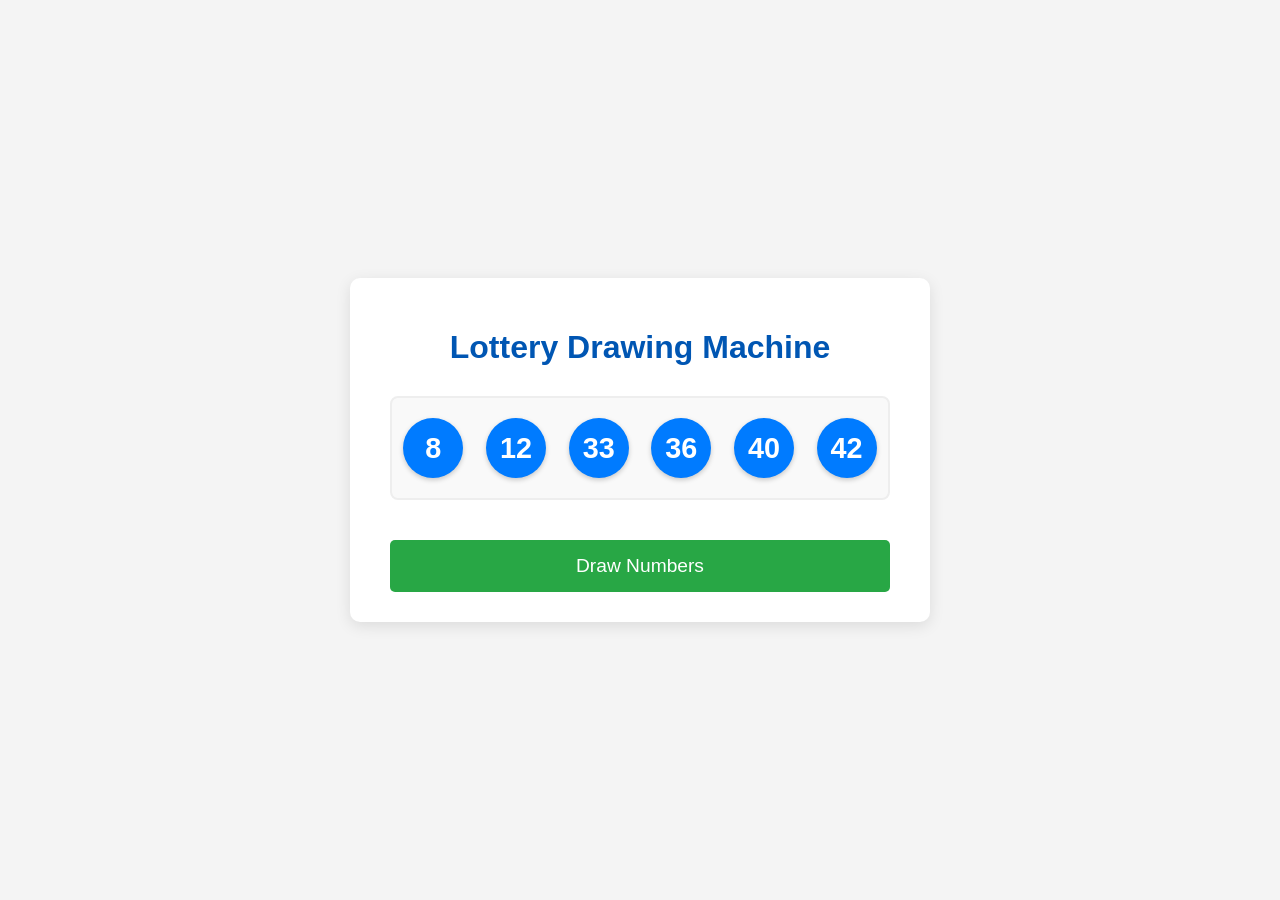
==== index.html @ 509f90e1 "Initial commit of current project state" ====
<!DOCTYPE html>
<html lang="en">
<head>
    <meta charset="UTF-8">
    <meta name="viewport" content="width=device-width, initial-scale=1.0">
    <title>Lottery Drawing Machine</title>
    <link rel="stylesheet" href="style.css">
</head>
<body>
    <div class="container">
        <h1>Lottery Drawing Machine</h1>
        <div id="lottery-numbers" class="numbers-display">
            <span class="number-ball">--</span>
            <span class="number-ball">--</span>
            <span class="number-ball">--</span>
            <span class="number-ball">--</span>
            <span class="number-ball">--</span>
            <span class="number-ball">--</span>
        </div>
        <button id="draw-button">Draw Numbers</button>
    </div>
    <script src="main.js"></script>
</body>
</html>
---- style.css ----
body {
    font-family: 'Arial', sans-serif;
    display: flex;
    justify-content: center;
    align-items: center;
    min-height: 100vh;
    margin: 0;
    background-color: #f4f4f4;
    color: #333;
}

.container {
    background-color: #fff;
    padding: 30px 40px;
    border-radius: 10px;
    box-shadow: 0 4px 15px rgba(0, 0, 0, 0.1);
    text-align: center;
    max-width: 90%;
    width: 500px;
}

h1 {
    color: #0056b3;
    margin-bottom: 30px;
    font-size: 2em;
}

.numbers-display {
    display: flex;
    justify-content: space-around;
    align-items: center;
    margin-bottom: 40px;
    padding: 20px 0;
    border: 2px solid #eee;
    border-radius: 8px;
    background-color: #f9f9f9;
}

.number-ball {
    width: 60px;
    height: 60px;
    background-color: #007bff;
    color: white;
    border-radius: 50%;
    display: flex;
    justify-content: center;
    align-items: center;
    font-size: 1.8em;
    font-weight: bold;
    margin: 0 5px;
    box-shadow: 0 2px 5px rgba(0, 0, 0, 0.2);
    flex-shrink: 0;
}

#draw-button {
    background-color: #28a745;
    color: white;
    border: none;
    padding: 15px 30px;
    border-radius: 5px;
    font-size: 1.2em;
    cursor: pointer;
    transition: background-color 0.3s ease, transform 0.2s ease;
    width: 100%;
}

#draw-button:hover {
    background-color: #218838;
    transform: translateY(-2px);
}

#draw-button:active {
    background-color: #1e7e34;
    transform: translateY(0);
}
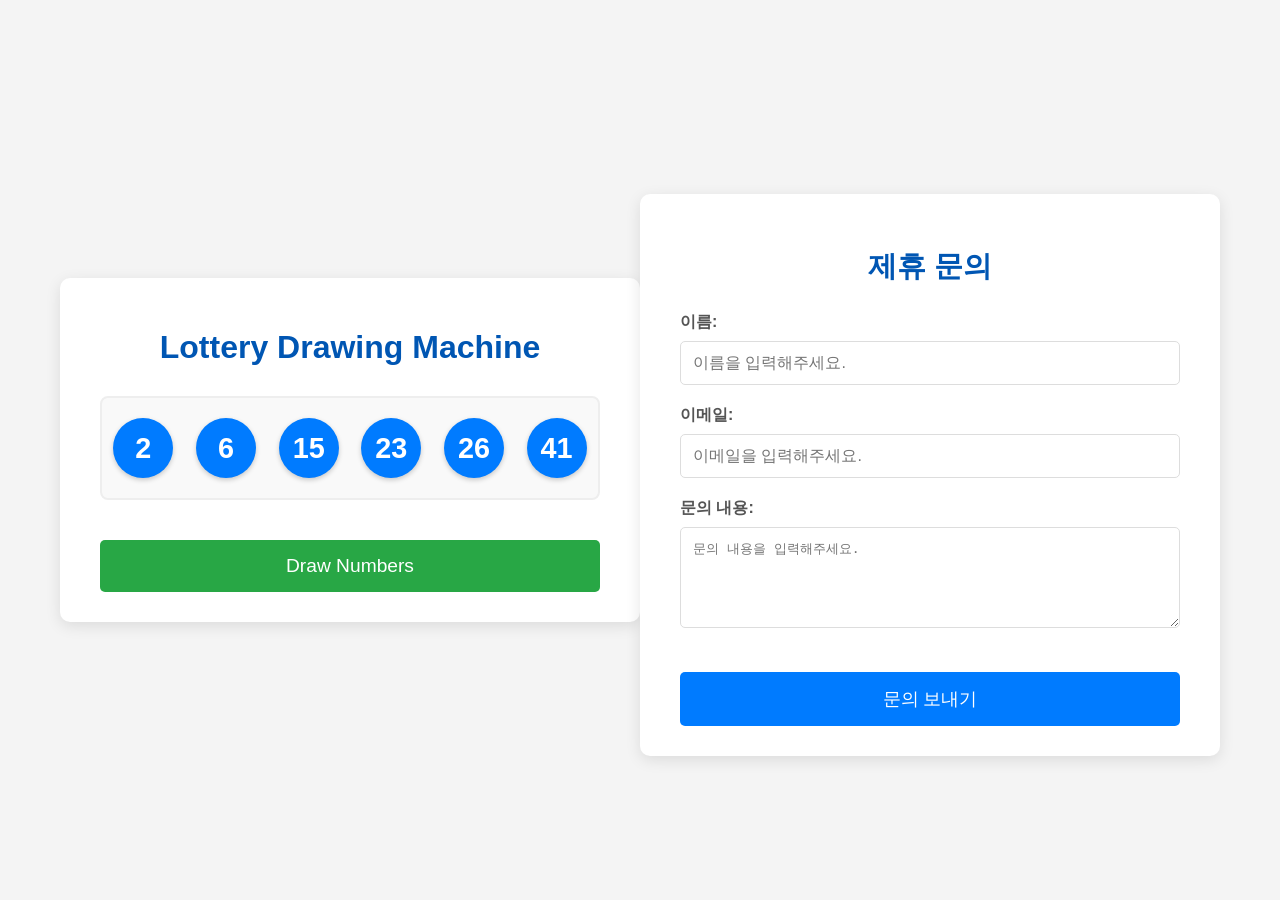
==== commit c44fd6c0: "feat: Add Formspree contact form" ====
--- a/index.html
+++ b/index.html
@@ -19,6 +19,23 @@
         </div>
         <button id="draw-button">Draw Numbers</button>
     </div>
+    <form id="contact-form" action="https://formspree.io/f/mnjbjqnj" method="POST">
+        <h2>제휴 문의</h2>
+        <div class="form-group">
+            <label for="name">이름:</label>
+            <input type="text" id="name" name="name" required placeholder="이름을 입력해주세요.">
+        </div>
+        <div class="form-group">
+            <label for="email">이메일:</label>
+            <input type="email" id="email" name="email" required placeholder="이메일을 입력해주세요.">
+        </div>
+        <div class="form-group">
+            <label for="message">문의 내용:</label>
+            <textarea id="message" name="message" rows="5" required placeholder="문의 내용을 입력해주세요."></textarea>
+        </div>
+        <button type="submit">문의 보내기</button>
+    </form>
+
     <script src="main.js"></script>
 </body>
 </html>
--- a/style.css
+++ b/style.css
@@ -72,4 +72,69 @@
 #draw-button:active {
     background-color: #1e7e34;
     transform: translateY(0);
-}+}
+
+#contact-form {
+    margin-top: 50px;
+    background-color: #fff;
+    padding: 30px 40px;
+    border-radius: 10px;
+    box-shadow: 0 4px 15px rgba(0, 0, 0, 0.1);
+    max-width: 500px;
+    width: 100%;
+    text-align: left; /* Align text inside form to left */
+}
+
+#contact-form h2 {
+    color: #0056b3;
+    text-align: center;
+    margin-bottom: 25px;
+    font-size: 1.8em;
+}
+
+.form-group {
+    margin-bottom: 20px;
+}
+
+.form-group label {
+    display: block;
+    margin-bottom: 8px;
+    font-weight: bold;
+    color: #555;
+}
+
+.form-group input[type="text"],
+.form-group input[type="email"],
+.form-group textarea {
+    width: 100%;
+    padding: 12px;
+    border: 1px solid #ddd;
+    border-radius: 5px;
+    font-size: 1em;
+    box-sizing: border-box; /* Include padding and border in the element's total width and height */
+}
+
+.form-group input[type="text"]:focus,
+.form-group input[type="email"]:focus,
+.form-group textarea:focus {
+    border-color: #007bff;
+    outline: none;
+    box-shadow: 0 0 5px rgba(0, 123, 255, 0.25);
+}
+
+#contact-form button[type="submit"] {
+    background-color: #007bff;
+    color: white;
+    border: none;
+    padding: 15px 25px;
+    border-radius: 5px;
+    font-size: 1.1em;
+    cursor: pointer;
+    transition: background-color 0.3s ease;
+    width: 100%;
+    margin-top: 20px;
+}
+
+#contact-form button[type="submit"]:hover {
+    background-color: #0056b3;
+}
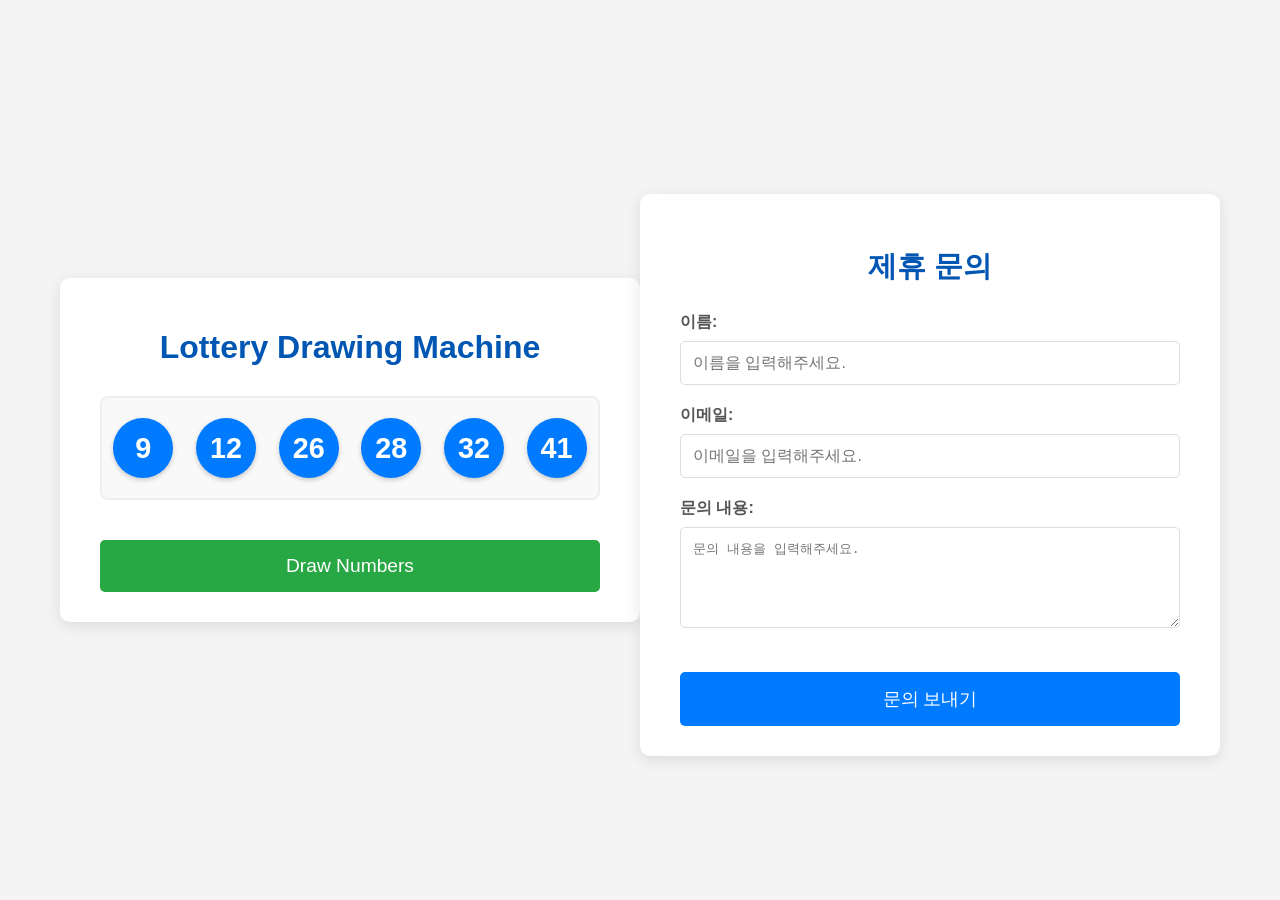
==== commit c10bdb42: "Feat: Add Google AdSense integration and ads.txt" ====
--- a/index.html
+++ b/index.html
@@ -5,6 +5,9 @@
     <meta name="viewport" content="width=device-width, initial-scale=1.0">
     <title>Lottery Drawing Machine</title>
     <link rel="stylesheet" href="style.css">
+    <meta name="google-adsense-account" content="ca-pub-6196400999027011">
+    <script async src="https://pagead2.googlesyndication.com/pagead/js/adsbygoogle.js?client=ca-pub-6196400999027011"
+     crossorigin="anonymous"></script>
 </head>
 <body>
     <div class="container">
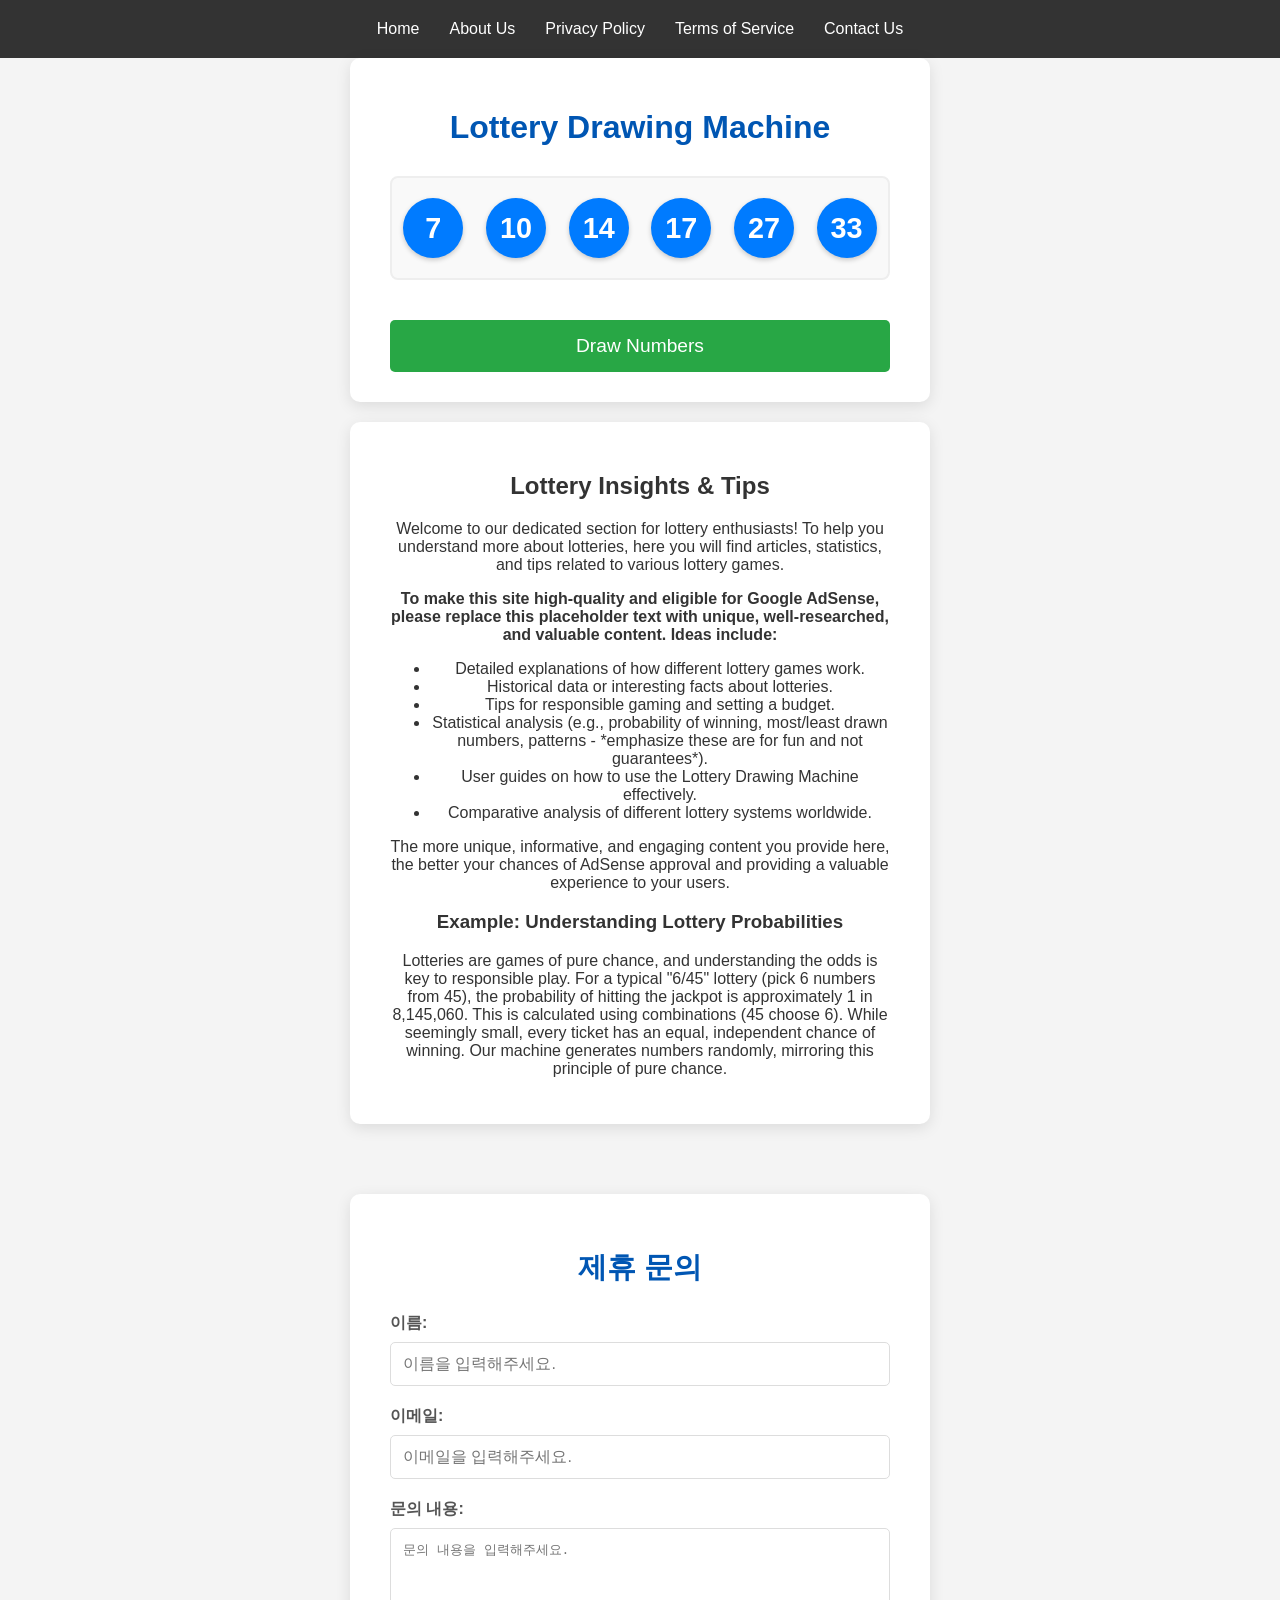
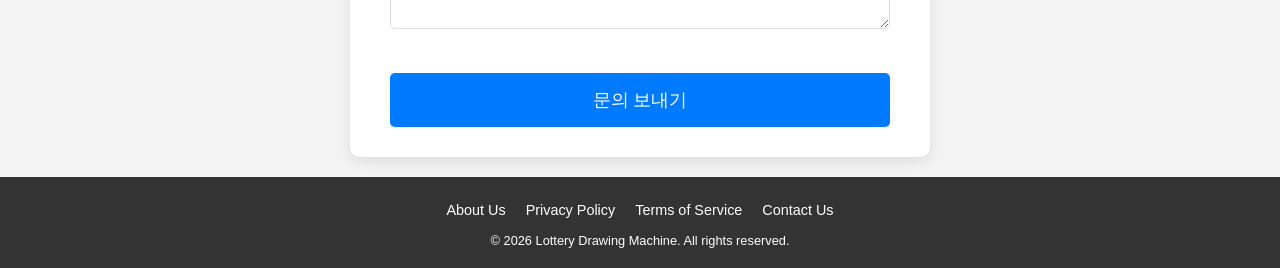
==== commit 0749d64e: "Feat: Enhance site for AdSense approval with content placeholders, legal pages, and improved navigat" ====
--- a/index.html
+++ b/index.html
@@ -10,6 +10,15 @@
      crossorigin="anonymous"></script>
 </head>
 <body>
+    <header>
+        <nav>
+            <a href="index.html">Home</a>
+            <a href="about.html">About Us</a>
+            <a href="privacy.html">Privacy Policy</a>
+            <a href="terms.html">Terms of Service</a>
+            <a href="index.html#contact-form">Contact Us</a>
+        </nav>
+    </header>
     <div class="container">
         <h1>Lottery Drawing Machine</h1>
         <div id="lottery-numbers" class="numbers-display">
@@ -22,6 +31,27 @@
         </div>
         <button id="draw-button">Draw Numbers</button>
     </div>
+
+    <!-- Start of Content Enhancement for AdSense Approval -->
+    <section class="content-section container">
+        <h2>Lottery Insights & Tips</h2>
+        <p>Welcome to our dedicated section for lottery enthusiasts! To help you understand more about lotteries, here you will find articles, statistics, and tips related to various lottery games.</p>
+        <p><strong>To make this site high-quality and eligible for Google AdSense, please replace this placeholder text with unique, well-researched, and valuable content. Ideas include:</strong></p>
+        <ul>
+            <li>Detailed explanations of how different lottery games work.</li>
+            <li>Historical data or interesting facts about lotteries.</li>
+            <li>Tips for responsible gaming and setting a budget.</li>
+            <li>Statistical analysis (e.g., probability of winning, most/least drawn numbers, patterns - *emphasize these are for fun and not guarantees*).</li>
+            <li>User guides on how to use the Lottery Drawing Machine effectively.</li>
+            <li>Comparative analysis of different lottery systems worldwide.</li>
+        </ul>
+        <p>The more unique, informative, and engaging content you provide here, the better your chances of AdSense approval and providing a valuable experience to your users.</p>
+        <h3>Example: Understanding Lottery Probabilities</h3>
+        <p>Lotteries are games of pure chance, and understanding the odds is key to responsible play. For a typical "6/45" lottery (pick 6 numbers from 45), the probability of hitting the jackpot is approximately 1 in 8,145,060. This is calculated using combinations (45 choose 6). While seemingly small, every ticket has an equal, independent chance of winning. Our machine generates numbers randomly, mirroring this principle of pure chance.</p>
+        <!-- End of example content. Please replace this with your own unique content. -->
+    </section>
+    <!-- End of Content Enhancement for AdSense Approval -->
+
     <form id="contact-form" action="https://formspree.io/f/mnjbjqnj" method="POST">
         <h2>제휴 문의</h2>
         <div class="form-group">
@@ -40,5 +70,14 @@
     </form>
 
     <script src="main.js"></script>
+    <footer>
+        <nav>
+            <a href="about.html">About Us</a>
+            <a href="privacy.html">Privacy Policy</a>
+            <a href="terms.html">Terms of Service</a>
+            <a href="index.html#contact-form">Contact Us</a>
+        </nav>
+        <p>&copy; 2026 Lottery Drawing Machine. All rights reserved.</p>
+    </footer>
 </body>
 </html>
--- a/style.css
+++ b/style.css
@@ -1,9 +1,10 @@
 body {
     font-family: 'Arial', sans-serif;
     display: flex;
-    justify-content: center;
-    align-items: center;
-    min-height: 100vh;
+    flex-direction: column; /* Change to column to allow header, content, footer stacking */
+    min-height: 100vh; /* Ensure body takes full viewport height */
+    justify-content: flex-start; /* Align content to start after header */
+    align-items: stretch; /* Stretch items to fill width */
     margin: 0;
     background-color: #f4f4f4;
     color: #333;
@@ -17,6 +18,10 @@
     text-align: center;
     max-width: 90%;
     width: 500px;
+    margin-left: auto;
+    margin-right: auto;
+    margin-bottom: 20px; /* Add some space below main content */
+    flex-grow: 1; /* Allow container to grow and fill available space */
 }
 
 h1 {
@@ -83,6 +88,9 @@
     max-width: 500px;
     width: 100%;
     text-align: left; /* Align text inside form to left */
+    margin-left: auto;
+    margin-right: auto;
+    margin-bottom: 20px;
 }
 
 #contact-form h2 {
@@ -138,3 +146,105 @@
 #contact-form button[type="submit"]:hover {
     background-color: #0056b3;
 }
+
+/* Header Styles */
+header {
+    background-color: #333;
+    color: white;
+    padding: 10px 0;
+    text-align: center;
+    width: 100%;
+}
+
+header nav {
+    display: flex;
+    justify-content: center;
+    flex-wrap: wrap; /* Allow nav items to wrap on smaller screens */
+}
+
+header nav a {
+    color: white;
+    text-decoration: none;
+    padding: 10px 15px;
+    display: block;
+    transition: background-color 0.3s ease;
+}
+
+header nav a:hover {
+    background-color: #555;
+}
+
+/* Footer Styles */
+footer {
+    background-color: #333;
+    color: white;
+    padding: 20px 0;
+    text-align: center;
+    width: 100%;
+    margin-top: auto; /* Push footer to the bottom */
+}
+
+footer nav {
+    display: flex;
+    justify-content: center;
+    flex-wrap: wrap;
+    margin-bottom: 10px;
+}
+
+footer nav a {
+    color: white;
+    text-decoration: none;
+    padding: 5px 10px;
+    display: block;
+    transition: background-color 0.3s ease;
+    font-size: 0.9em;
+}
+
+footer nav a:hover {
+    background-color: #555;
+}
+
+footer p {
+    font-size: 0.8em;
+    margin: 0;
+}
+
+/* Responsive adjustments */
+@media (max-width: 768px) {
+    .container, #contact-form {
+        padding: 20px;
+    }
+
+    .number-ball {
+        width: 50px;
+        height: 50px;
+        font-size: 1.5em;
+    }
+
+    h1 {
+        font-size: 1.8em;
+    }
+
+    header nav a, footer nav a {
+        padding: 8px 10px;
+        font-size: 0.8em;
+    }
+}
+
+@media (max-width: 480px) {
+    .number-ball {
+        width: 40px;
+        height: 40px;
+        font-size: 1.2em;
+        margin: 0 3px;
+    }
+
+    h1 {
+        font-size: 1.5em;
+    }
+
+    #draw-button, #contact-form button {
+        padding: 12px 20px;
+        font-size: 1em;
+    }
+}
